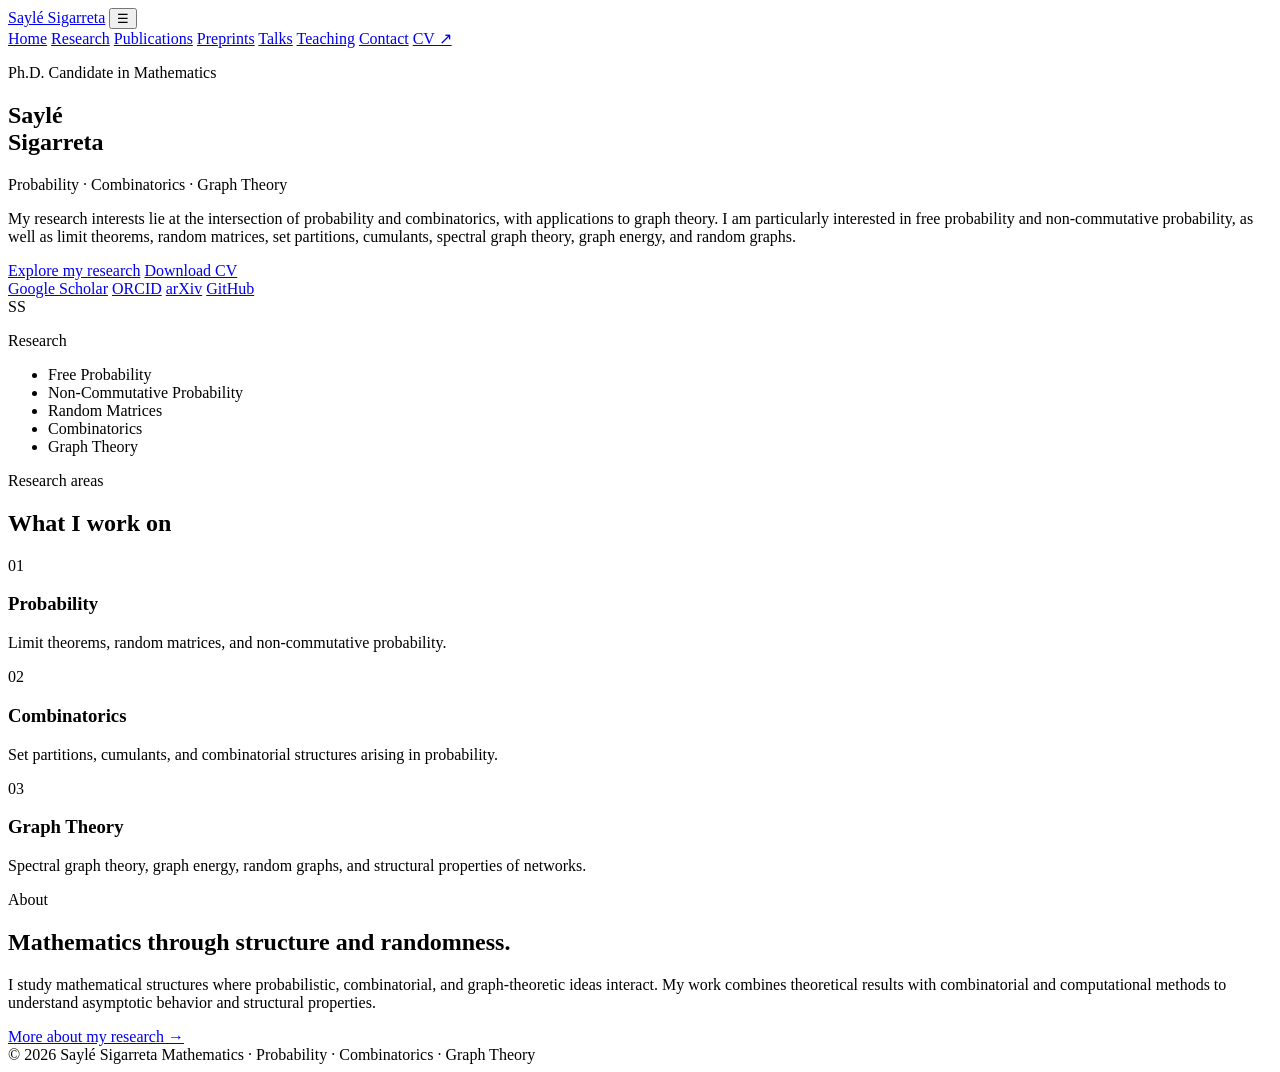
==== index.html @ b5e0bbb7 "Add files via upload Initial version of personal website" ====
<!DOCTYPE html>
<html lang="en">
<head>
  <meta charset="UTF-8">
  <meta name="viewport" content="width=device-width, initial-scale=1.0">
  <meta name="description" content="Saylé Sigarreta — Ph.D. Candidate in Mathematics. Probability, combinatorics, free probability, and graph theory.">
  <meta name="author" content="Saylé Sigarreta">
  <title>Saylé Sigarreta | Mathematics</title>
  <link rel="stylesheet" href="css/style.css">
  <link rel="icon" href="assets/favicon.svg" type="image/svg+xml">
</head>
<body>
<header class="site-header">
  <div class="container nav-wrap">
    <a class="brand" href="index.html">Saylé Sigarreta</a>
    <button class="menu-toggle" aria-label="Open menu" aria-expanded="false">☰</button>
    <nav class="nav" aria-label="Main navigation">
      <a class="active" href="index.html">Home</a>
      <a href="research.html">Research</a>
      <a href="publications.html">Publications</a>
      <a href="preprints.html">Preprints</a>
      <a href="talks.html">Talks</a>
      <a href="teaching.html">Teaching</a>
      <a href="contact.html">Contact</a>
      <a class="nav-cv" href="assets/cv.pdf">CV ↗</a>
    </nav>
  </div>
</header>

<main>
<section class="hero">
  <div class="container hero-grid">
    <div>
      <p class="eyebrow">Ph.D. Candidate in Mathematics</p>
      <h1>Saylé<br><span>Sigarreta</span></h1>
      <p class="hero-text">
        Probability · Combinatorics · Graph Theory
      </p>
      <p class="lead">
        My research interests lie at the intersection of probability and
        combinatorics, with applications to graph theory. I am particularly
        interested in free probability and non-commutative probability,
        as well as limit theorems, random matrices, set partitions,
        cumulants, spectral graph theory, graph energy, and random graphs.
      </p>
      <div class="buttons">
        <a class="button primary" href="research.html">Explore my research</a>
        <a class="button secondary" href="assets/cv.pdf">Download CV</a>
      </div>
      <div class="quick-links">
        <a href="#" aria-label="Google Scholar">Google Scholar</a>
        <a href="#" aria-label="ORCID">ORCID</a>
        <a href="#" aria-label="arXiv">arXiv</a>
        <a href="#" aria-label="GitHub">GitHub</a>
      </div>
    </div>
    <aside class="hero-card">
      <div class="photo-placeholder">
        <span>SS</span>
      </div>
      <p class="card-label">Research</p>
      <ul>
        <li>Free Probability</li>
        <li>Non-Commutative Probability</li>
        <li>Random Matrices</li>
        <li>Combinatorics</li>
        <li>Graph Theory</li>
      </ul>
    </aside>
  </div>
</section>

<section class="section section-soft">
  <div class="container">
    <div class="section-heading">
      <p class="eyebrow">Research areas</p>
      <h2>What I work on</h2>
    </div>
    <div class="cards">
      <article class="card">
        <span class="number">01</span>
        <h3>Probability</h3>
        <p>Limit theorems, random matrices, and non-commutative probability.</p>
      </article>
      <article class="card">
        <span class="number">02</span>
        <h3>Combinatorics</h3>
        <p>Set partitions, cumulants, and combinatorial structures arising in probability.</p>
      </article>
      <article class="card">
        <span class="number">03</span>
        <h3>Graph Theory</h3>
        <p>Spectral graph theory, graph energy, random graphs, and structural properties of networks.</p>
      </article>
    </div>
  </div>
</section>

<section class="section">
  <div class="container split">
    <div>
      <p class="eyebrow">About</p>
      <h2>Mathematics through structure and randomness.</h2>
    </div>
    <div class="text-column">
      <p>
        I study mathematical structures where probabilistic, combinatorial,
        and graph-theoretic ideas interact. My work combines theoretical
        results with combinatorial and computational methods to understand
        asymptotic behavior and structural properties.
      </p>
      <a class="text-link" href="research.html">More about my research →</a>
    </div>
  </div>
</section>
</main>

<footer class="footer">
  <div class="container footer-inner">
    <span>© 2026 Saylé Sigarreta</span>
    <span>Mathematics · Probability · Combinatorics · Graph Theory</span>
  </div>
</footer>
<script src="js/script.js"></script>
</body>
</html>
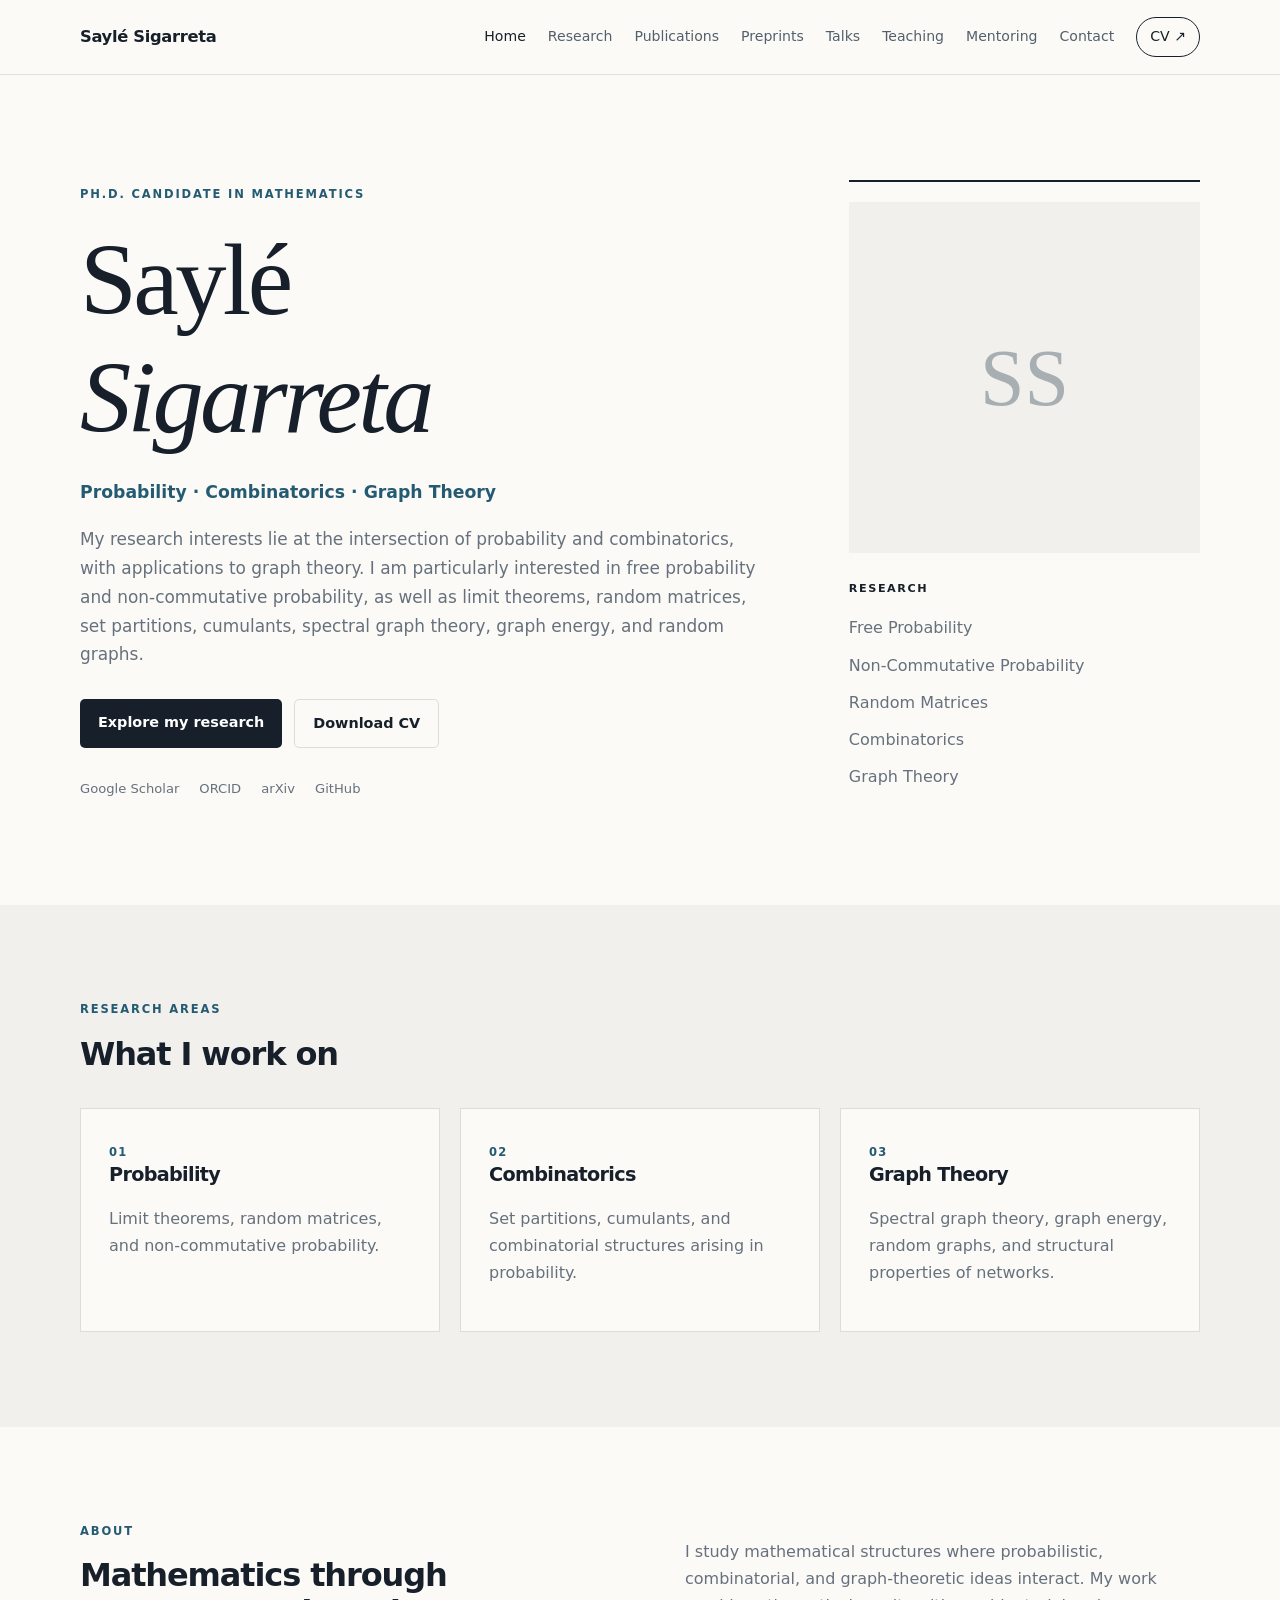
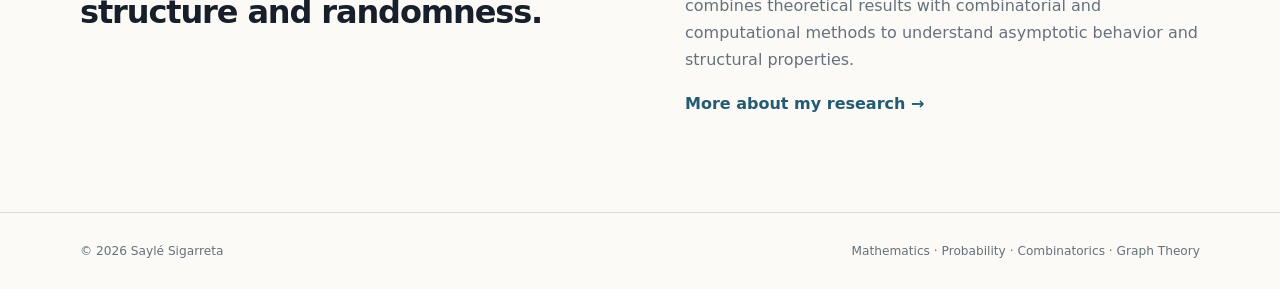
==== commit f03b4762: "Update index.html" ====
--- a/index.html
+++ b/index.html
@@ -21,6 +21,7 @@
       <a href="preprints.html">Preprints</a>
       <a href="talks.html">Talks</a>
       <a href="teaching.html">Teaching</a>
+      <a href="mentoring.html">Mentoring</a>
       <a href="contact.html">Contact</a>
       <a class="nav-cv" href="assets/cv.pdf">CV ↗</a>
     </nav>
--- a/css/style.css
+++ b/css/style.css
@@ -0,0 +1,23 @@
+@import url('https://fonts.googleapis.com/css2?family=DM+Sans:wght@400;500;600;700&family=Playfair+Display:wght@500;600&display=swap');
+
+:root{--ink:#17202a;--muted:#66717d;--paper:#fbfaf7;--soft:#f1f0ec;--line:#dddcd7;--accent:#245b73;--accent2:#d9e7ec;--max:1120px}
+*{box-sizing:border-box}html{scroll-behavior:smooth}body{margin:0;background:var(--paper);color:var(--ink);font-family:"DM Sans",system-ui,sans-serif;line-height:1.7}a{color:inherit;text-decoration:none}a:hover{color:var(--accent)}
+.container{width:min(calc(100% - 40px),var(--max));margin:auto}.narrow{max-width:900px}
+.site-header{position:sticky;top:0;z-index:20;background:rgba(251,250,247,.94);backdrop-filter:blur(12px);border-bottom:1px solid rgba(221,220,215,.8)}
+.nav-wrap{min-height:74px;display:flex;align-items:center;justify-content:space-between}.brand{font-weight:700;font-size:1.02rem;letter-spacing:-.02em}.nav{display:flex;gap:22px;align-items:center;font-size:.88rem;color:#53606b}.nav a{padding:7px 0}.nav a.active{color:var(--ink)}.nav-cv{border:1px solid var(--ink);padding:7px 13px!important;border-radius:999px;color:var(--ink)!important}.menu-toggle{display:none;background:none;border:0;font-size:1.5rem}
+.hero{padding:105px 0 100px}.hero-grid{display:grid;grid-template-columns:1.45fr .75fr;gap:90px;align-items:center}.eyebrow{text-transform:uppercase;letter-spacing:.16em;font-size:.72rem;font-weight:700;color:var(--accent);margin:0 0 16px}
+h1,h2,h3{line-height:1.15;letter-spacing:-.035em;margin-top:0}h1{font-family:"Playfair Display",Georgia,serif;font-size:clamp(3.8rem,8vw,7rem);font-weight:500;margin-bottom:22px}h1 span{font-style:italic}h2{font-size:2rem}h3{font-size:1.2rem}.hero-text{font-size:1.08rem;color:var(--accent);font-weight:600}.lead{font-size:1.06rem;color:var(--muted);max-width:680px}
+.buttons{display:flex;gap:12px;margin:30px 0}.button{padding:11px 18px;border-radius:5px;font-size:.9rem;font-weight:600}.primary{background:var(--ink);color:white}.primary:hover{background:var(--accent);color:white}.secondary{border:1px solid var(--line)}.quick-links{display:flex;gap:20px;font-size:.82rem;color:var(--muted);flex-wrap:wrap}
+.hero-card{border-top:2px solid var(--ink);padding-top:20px}.photo-placeholder{aspect-ratio:1/1;background:var(--soft);display:grid;place-items:center;margin-bottom:26px}.photo-placeholder span{font-family:"Playfair Display";font-size:5rem;color:#a8afb2}.card-label{font-size:.7rem;text-transform:uppercase;letter-spacing:.14em;font-weight:700}.hero-card ul{padding:0;list-style:none;margin:10px 0}.hero-card li{padding:5px 0;color:var(--muted)}
+.section{padding:95px 0}.section-soft{background:var(--soft)}.section-heading{margin-bottom:35px}.cards{display:grid;grid-template-columns:repeat(3,1fr);gap:20px}.card{border:1px solid var(--line);background:var(--paper);padding:28px}.number{font-size:.72rem;color:var(--accent);font-weight:700;letter-spacing:.1em}.card p,.text-column p{color:var(--muted)}
+.split{display:grid;grid-template-columns:1fr 1fr;gap:90px}.text-link{font-weight:700;color:var(--accent)}
+.page-section{padding:100px 0 120px}.page-section h1{font-size:clamp(3rem,6vw,5.5rem);margin-bottom:25px}.page-intro{font-size:1.15rem;color:var(--muted);max-width:720px;margin-bottom:60px}
+.research-list article{display:grid;grid-template-columns:70px 1fr;gap:20px;padding:32px 0;border-top:1px solid var(--line)}.research-list article:last-child{border-bottom:1px solid var(--line)}.research-list h2{margin-bottom:10px}.research-list p{color:var(--muted);max-width:720px}
+.publication{display:grid;grid-template-columns:90px 1fr;gap:20px;padding:32px 0;border-top:1px solid var(--line)}.publication:last-of-type{border-bottom:1px solid var(--line)}.pub-year{font-weight:700;color:var(--accent)}.publication h2{font-size:1.35rem;margin-bottom:8px}.authors{font-weight:600}.publication p{color:var(--muted)}.pub-links{display:flex;gap:18px;font-size:.82rem;font-weight:700}.pub-links a{color:var(--accent)}.note{font-size:.85rem;color:var(--muted);margin-top:25px}
+.timeline>div{display:grid;grid-template-columns:90px 1fr;gap:20px;padding:28px 0;border-top:1px solid var(--line)}.timeline span{font-weight:700;color:var(--accent)}.timeline h2{font-size:1.3rem;margin-bottom:5px}.timeline p{margin:0;color:var(--muted)}
+.teaching-grid{display:grid;grid-template-columns:1fr 1fr;gap:20px}.teaching-grid .card{background:transparent}
+.contact-grid{display:grid;grid-template-columns:1fr 1fr;gap:60px;border-top:1px solid var(--line);padding-top:35px}.contact-label{display:block;text-transform:uppercase;letter-spacing:.12em;font-size:.7rem;font-weight:700;color:var(--accent);margin-bottom:12px}.big-link{font-family:"Playfair Display";font-size:1.65rem}.contact-links{display:flex;flex-direction:column;gap:8px;color:var(--muted)}
+.footer{border-top:1px solid var(--line);padding:28px 0;font-size:.76rem;color:var(--muted)}.footer-inner{display:flex;justify-content:space-between;gap:20px}
+
+@media(max-width:800px){.nav{display:none;position:absolute;left:0;right:0;top:74px;background:var(--paper);border-bottom:1px solid var(--line);padding:15px 20px;flex-direction:column;align-items:flex-start;gap:5px}.nav.open{display:flex}.menu-toggle{display:block}.hero{padding:70px 0}.hero-grid,.split,.contact-grid{grid-template-columns:1fr;gap:45px}.cards,.teaching-grid{grid-template-columns:1fr}.hero-card{max-width:430px}.footer-inner{flex-direction:column}.page-section{padding:70px 0}.publication,.research-list article,.timeline>div{grid-template-columns:55px 1fr}}
+@media(prefers-reduced-motion:no-preference){a,.button{transition:color .2s,background .2s,border-color .2s}}
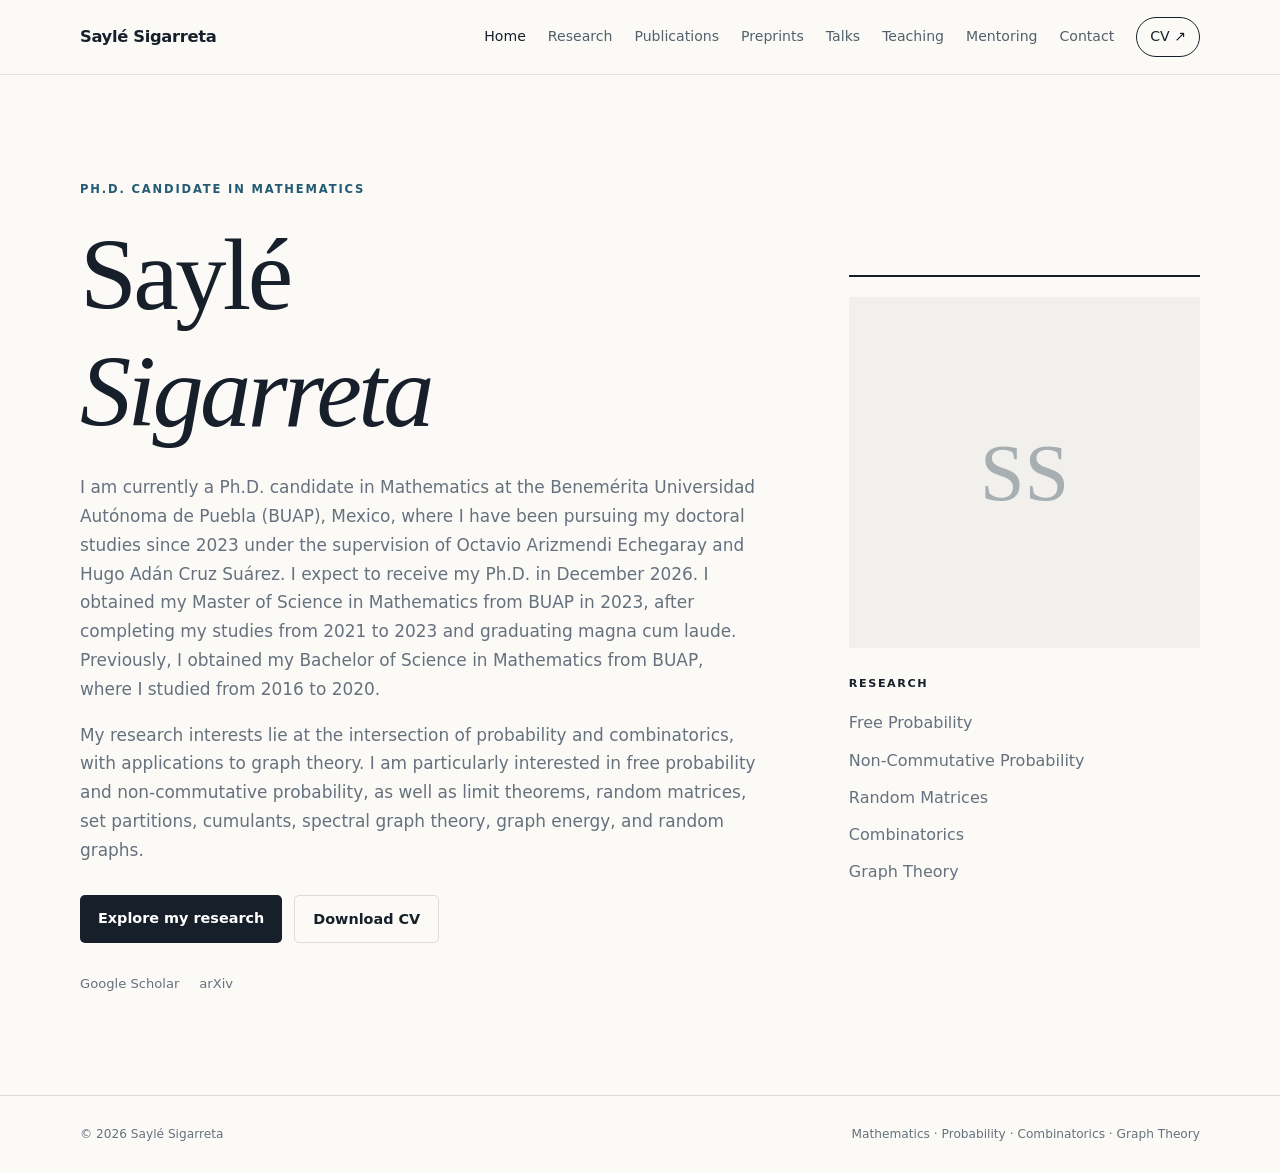
==== commit 8fb7e0eb: "Update index.html" ====
--- a/index.html
+++ b/index.html
@@ -34,10 +34,12 @@
     <div>
       <p class="eyebrow">Ph.D. Candidate in Mathematics</p>
       <h1>Saylé<br><span>Sigarreta</span></h1>
-      <p class="hero-text">
-        Probability · Combinatorics · Graph Theory
-      </p>
+    
       <p class="lead">
+        I am currently a Ph.D. candidate in Mathematics at the Benemérita Universidad Autónoma de Puebla (BUAP), Mexico, where I have been pursuing my doctoral studies since 2023 under the supervision of Octavio Arizmendi Echegaray and Hugo Adán Cruz Suárez. I expect to receive my Ph.D. in December 2026.
+  I obtained my Master of Science in Mathematics from BUAP in 2023, after completing my studies from 2021 to 2023 and graduating magna cum laude. Previously, I obtained my Bachelor of Science in Mathematics from BUAP, where I studied from 2016 to 2020.
+          </p>
+       <p class="lead">
         My research interests lie at the intersection of probability and
         combinatorics, with applications to graph theory. I am particularly
         interested in free probability and non-commutative probability,
@@ -50,9 +52,9 @@
       </div>
       <div class="quick-links">
         <a href="#" aria-label="Google Scholar">Google Scholar</a>
-        <a href="#" aria-label="ORCID">ORCID</a>
+       
         <a href="#" aria-label="arXiv">arXiv</a>
-        <a href="#" aria-label="GitHub">GitHub</a>
+      
       </div>
     </div>
     <aside class="hero-card">
@@ -71,49 +73,10 @@
   </div>
 </section>
 
-<section class="section section-soft">
-  <div class="container">
-    <div class="section-heading">
-      <p class="eyebrow">Research areas</p>
-      <h2>What I work on</h2>
-    </div>
-    <div class="cards">
-      <article class="card">
-        <span class="number">01</span>
-        <h3>Probability</h3>
-        <p>Limit theorems, random matrices, and non-commutative probability.</p>
-      </article>
-      <article class="card">
-        <span class="number">02</span>
-        <h3>Combinatorics</h3>
-        <p>Set partitions, cumulants, and combinatorial structures arising in probability.</p>
-      </article>
-      <article class="card">
-        <span class="number">03</span>
-        <h3>Graph Theory</h3>
-        <p>Spectral graph theory, graph energy, random graphs, and structural properties of networks.</p>
-      </article>
-    </div>
-  </div>
-</section>
 
-<section class="section">
-  <div class="container split">
-    <div>
-      <p class="eyebrow">About</p>
-      <h2>Mathematics through structure and randomness.</h2>
-    </div>
-    <div class="text-column">
-      <p>
-        I study mathematical structures where probabilistic, combinatorial,
-        and graph-theoretic ideas interact. My work combines theoretical
-        results with combinatorial and computational methods to understand
-        asymptotic behavior and structural properties.
-      </p>
-      <a class="text-link" href="research.html">More about my research →</a>
-    </div>
-  </div>
-</section>
+
+
+
 </main>
 
 <footer class="footer">
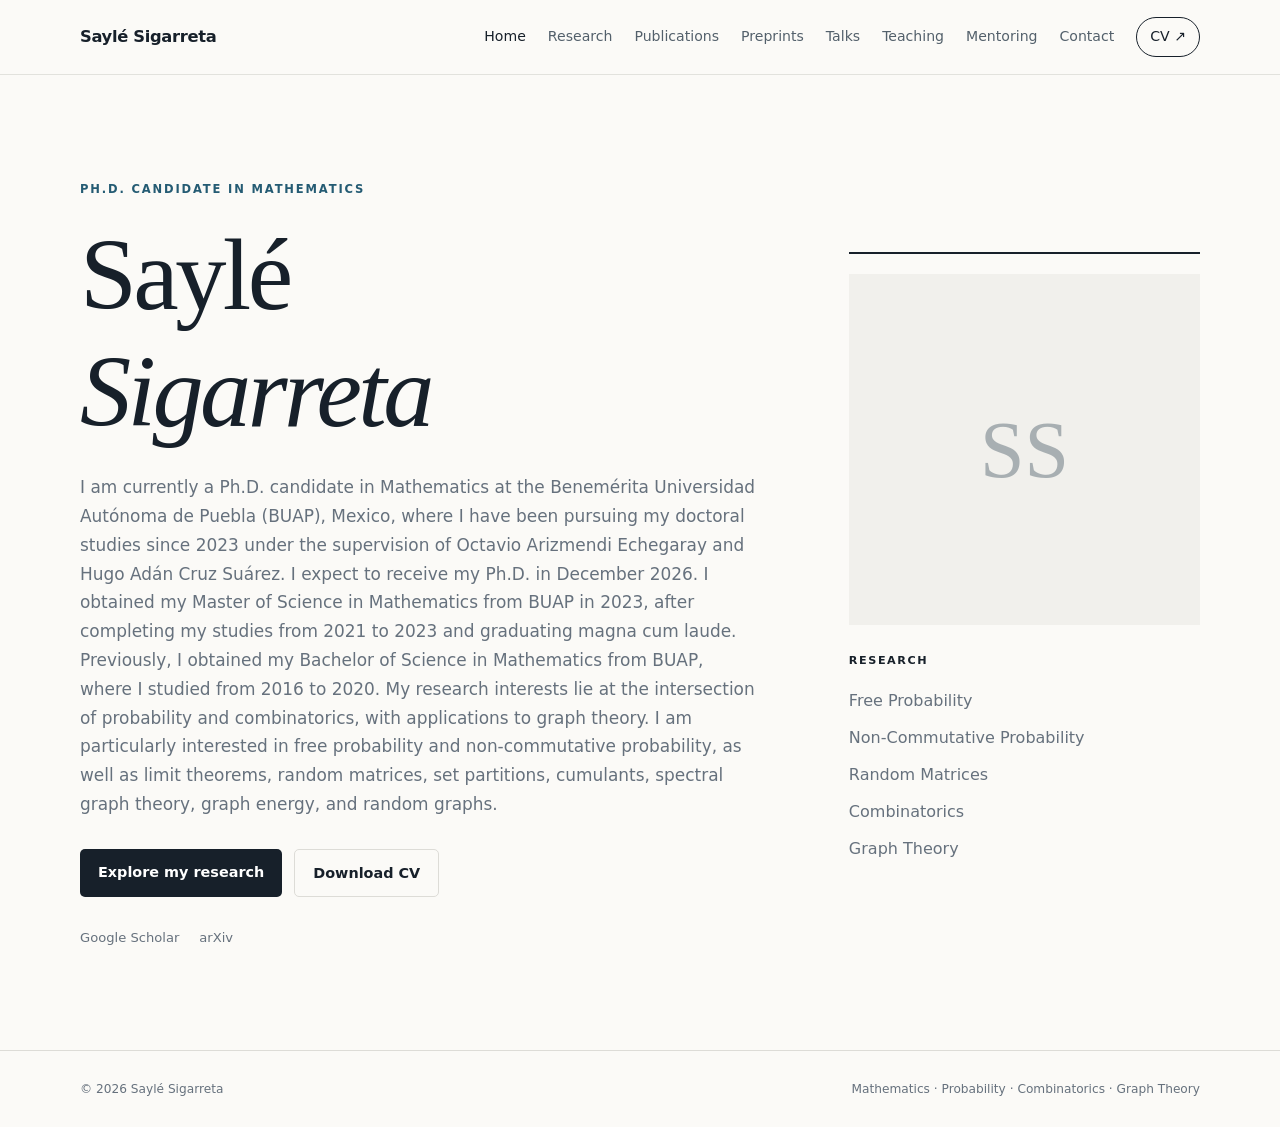
==== commit 19047455: "Update index.html" ====
--- a/index.html
+++ b/index.html
@@ -35,11 +35,16 @@
       <p class="eyebrow">Ph.D. Candidate in Mathematics</p>
       <h1>Saylé<br><span>Sigarreta</span></h1>
     
-      <p class="lead">
-        I am currently a Ph.D. candidate in Mathematics at the Benemérita Universidad Autónoma de Puebla (BUAP), Mexico, where I have been pursuing my doctoral studies since 2023 under the supervision of Octavio Arizmendi Echegaray and Hugo Adán Cruz Suárez. I expect to receive my Ph.D. in December 2026.
-  I obtained my Master of Science in Mathematics from BUAP in 2023, after completing my studies from 2021 to 2023 and graduating magna cum laude. Previously, I obtained my Bachelor of Science in Mathematics from BUAP, where I studied from 2016 to 2020.
-          </p>
+  
        <p class="lead">
+      I am currently a Ph.D. candidate in Mathematics at the Benemérita Universidad Autónoma de Puebla (BUAP), Mexico, 
+      where I have been pursuing my doctoral studies since 2023  under the supervision of Octavio Arizmendi Echegaray 
+      and Hugo Adán Cruz Suárez. I expect to receive my Ph.D. in December 2026. 
+         
+      I obtained my Master of Science in Mathematics from BUAP in 2023, after completing my studies from 2021 to 2023 
+      and graduating magna cum laude. Previously, I obtained my Bachelor of Science in Mathematics from BUAP, where I 
+      studied from 2016 to 2020.
+     
         My research interests lie at the intersection of probability and
         combinatorics, with applications to graph theory. I am particularly
         interested in free probability and non-commutative probability,
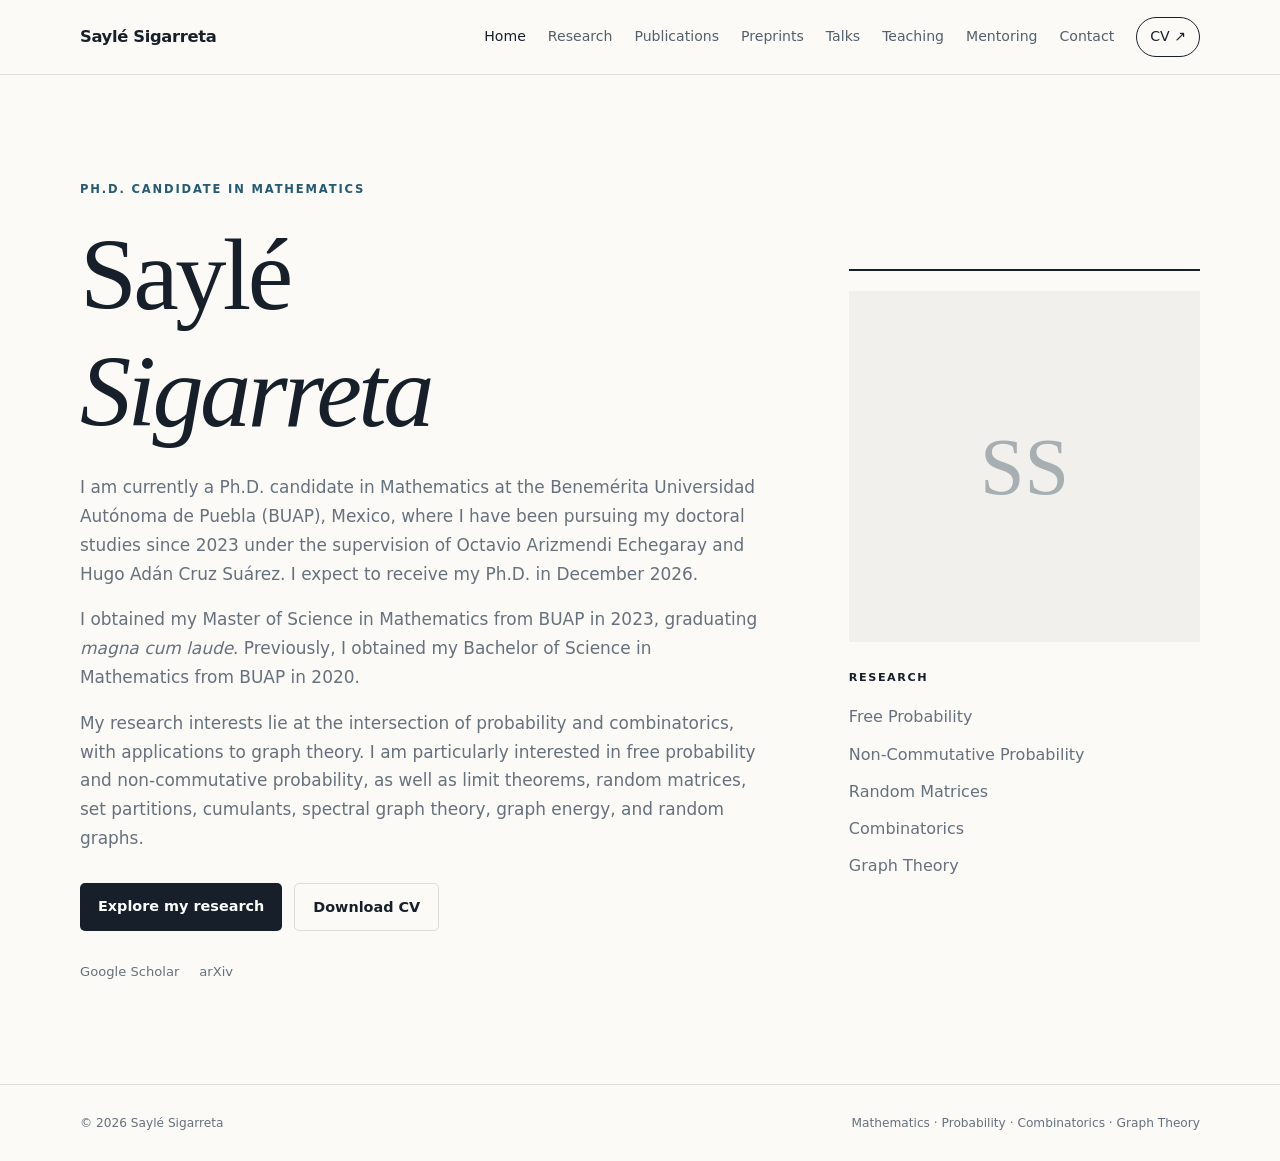
==== commit f91e4ca4: "Update index.html" ====
--- a/index.html
+++ b/index.html
@@ -1,20 +1,40 @@
 <!DOCTYPE html>
 <html lang="en">
+
 <head>
   <meta charset="UTF-8">
   <meta name="viewport" content="width=device-width, initial-scale=1.0">
-  <meta name="description" content="Saylé Sigarreta — Ph.D. Candidate in Mathematics. Probability, combinatorics, free probability, and graph theory.">
+
+  <meta name="description"
+        content="Saylé Sigarreta — Ph.D. Candidate in Mathematics. Probability, combinatorics, free probability, and graph theory.">
+
   <meta name="author" content="Saylé Sigarreta">
+
   <title>Saylé Sigarreta | Mathematics</title>
+
   <link rel="stylesheet" href="css/style.css">
   <link rel="icon" href="assets/favicon.svg" type="image/svg+xml">
 </head>
+
 <body>
+
 <header class="site-header">
+
   <div class="container nav-wrap">
-    <a class="brand" href="index.html">Saylé Sigarreta</a>
-    <button class="menu-toggle" aria-label="Open menu" aria-expanded="false">☰</button>
+
+    <a class="brand" href="index.html">
+      Saylé Sigarreta
+    </a>
+
+    <button
+      class="menu-toggle"
+      aria-label="Open menu"
+      aria-expanded="false">
+      ☰
+    </button>
+
     <nav class="nav" aria-label="Main navigation">
+
       <a class="active" href="index.html">Home</a>
       <a href="research.html">Research</a>
       <a href="publications.html">Publications</a>
@@ -24,49 +44,107 @@
       <a href="mentoring.html">Mentoring</a>
       <a href="contact.html">Contact</a>
       <a class="nav-cv" href="assets/cv.pdf">CV ↗</a>
+
     </nav>
+
   </div>
+
 </header>
 
+
 <main>
+
 <section class="hero">
+
   <div class="container hero-grid">
+
     <div>
-      <p class="eyebrow">Ph.D. Candidate in Mathematics</p>
-      <h1>Saylé<br><span>Sigarreta</span></h1>
-    
-  
-       <p class="lead">
-      I am currently a Ph.D. candidate in Mathematics at the Benemérita Universidad Autónoma de Puebla (BUAP), Mexico, 
-      where I have been pursuing my doctoral studies since 2023  under the supervision of Octavio Arizmendi Echegaray 
-      and Hugo Adán Cruz Suárez. I expect to receive my Ph.D. in December 2026. 
-         
-      I obtained my Master of Science in Mathematics from BUAP in 2023, after completing my studies from 2021 to 2023 
-      and graduating magna cum laude. Previously, I obtained my Bachelor of Science in Mathematics from BUAP, where I 
-      studied from 2016 to 2020.
-     
-        My research interests lie at the intersection of probability and
-        combinatorics, with applications to graph theory. I am particularly
-        interested in free probability and non-commutative probability,
-        as well as limit theorems, random matrices, set partitions,
-        cumulants, spectral graph theory, graph energy, and random graphs.
+
+      <p class="eyebrow">
+        Ph.D. Candidate in Mathematics
       </p>
+
+      <h1>
+        Saylé<br>
+        <span>Sigarreta</span>
+      </h1>
+
+
+      <!-- EDUCATION -->
+
+      <p class="lead">
+        I am currently a Ph.D. candidate in Mathematics at the
+        Benemérita Universidad Autónoma de Puebla (BUAP), Mexico,
+        where I have been pursuing my doctoral studies since 2023
+        under the supervision of Octavio Arizmendi Echegaray and
+        Hugo Adán Cruz Suárez. I expect to receive my Ph.D. in
+        December 2026.
+      </p>
+
+      <p class="lead">
+        I obtained my Master of Science in Mathematics from BUAP in
+        2023, graduating <em>magna cum laude</em>. Previously, I
+        obtained my Bachelor of Science in Mathematics from BUAP in
+        2020.
+      </p>
+
+
+      <!-- RESEARCH -->
+
+      <p class="lead">
+        My research interests lie at the intersection of probability
+        and combinatorics, with applications to graph theory. I am
+        particularly interested in free probability and
+        non-commutative probability, as well as limit theorems,
+        random matrices, set partitions, cumulants, spectral graph
+        theory, graph energy, and random graphs.
+      </p>
+
+
+      <!-- BUTTONS -->
+
       <div class="buttons">
-        <a class="button primary" href="research.html">Explore my research</a>
-        <a class="button secondary" href="assets/cv.pdf">Download CV</a>
+
+        <a class="button primary" href="research.html">
+          Explore my research
+        </a>
+
+        <a class="button secondary" href="assets/cv.pdf">
+          Download CV
+        </a>
+
       </div>
+
+
+      <!-- QUICK LINKS -->
+
       <div class="quick-links">
-        <a href="#" aria-label="Google Scholar">Google Scholar</a>
-       
-        <a href="#" aria-label="arXiv">arXiv</a>
-      
+
+        <a href="#" aria-label="Google Scholar">
+          Google Scholar
+        </a>
+
+        <a href="#" aria-label="arXiv">
+          arXiv
+        </a>
+
       </div>
+
     </div>
+
+
+    <!-- RESEARCH CARD -->
+
     <aside class="hero-card">
+
       <div class="photo-placeholder">
         <span>SS</span>
       </div>
-      <p class="card-label">Research</p>
+
+      <p class="card-label">
+        Research
+      </p>
+
       <ul>
         <li>Free Probability</li>
         <li>Non-Commutative Probability</li>
@@ -74,22 +152,34 @@
         <li>Combinatorics</li>
         <li>Graph Theory</li>
       </ul>
+
     </aside>
+
   </div>
+
 </section>
-
-
-
-
 
 </main>
 
+
 <footer class="footer">
+
   <div class="container footer-inner">
-    <span>© 2026 Saylé Sigarreta</span>
-    <span>Mathematics · Probability · Combinatorics · Graph Theory</span>
+
+    <span>
+      © 2026 Saylé Sigarreta
+    </span>
+
+    <span>
+      Mathematics · Probability · Combinatorics · Graph Theory
+    </span>
+
   </div>
+
 </footer>
+
+
 <script src="js/script.js"></script>
+
 </body>
 </html>
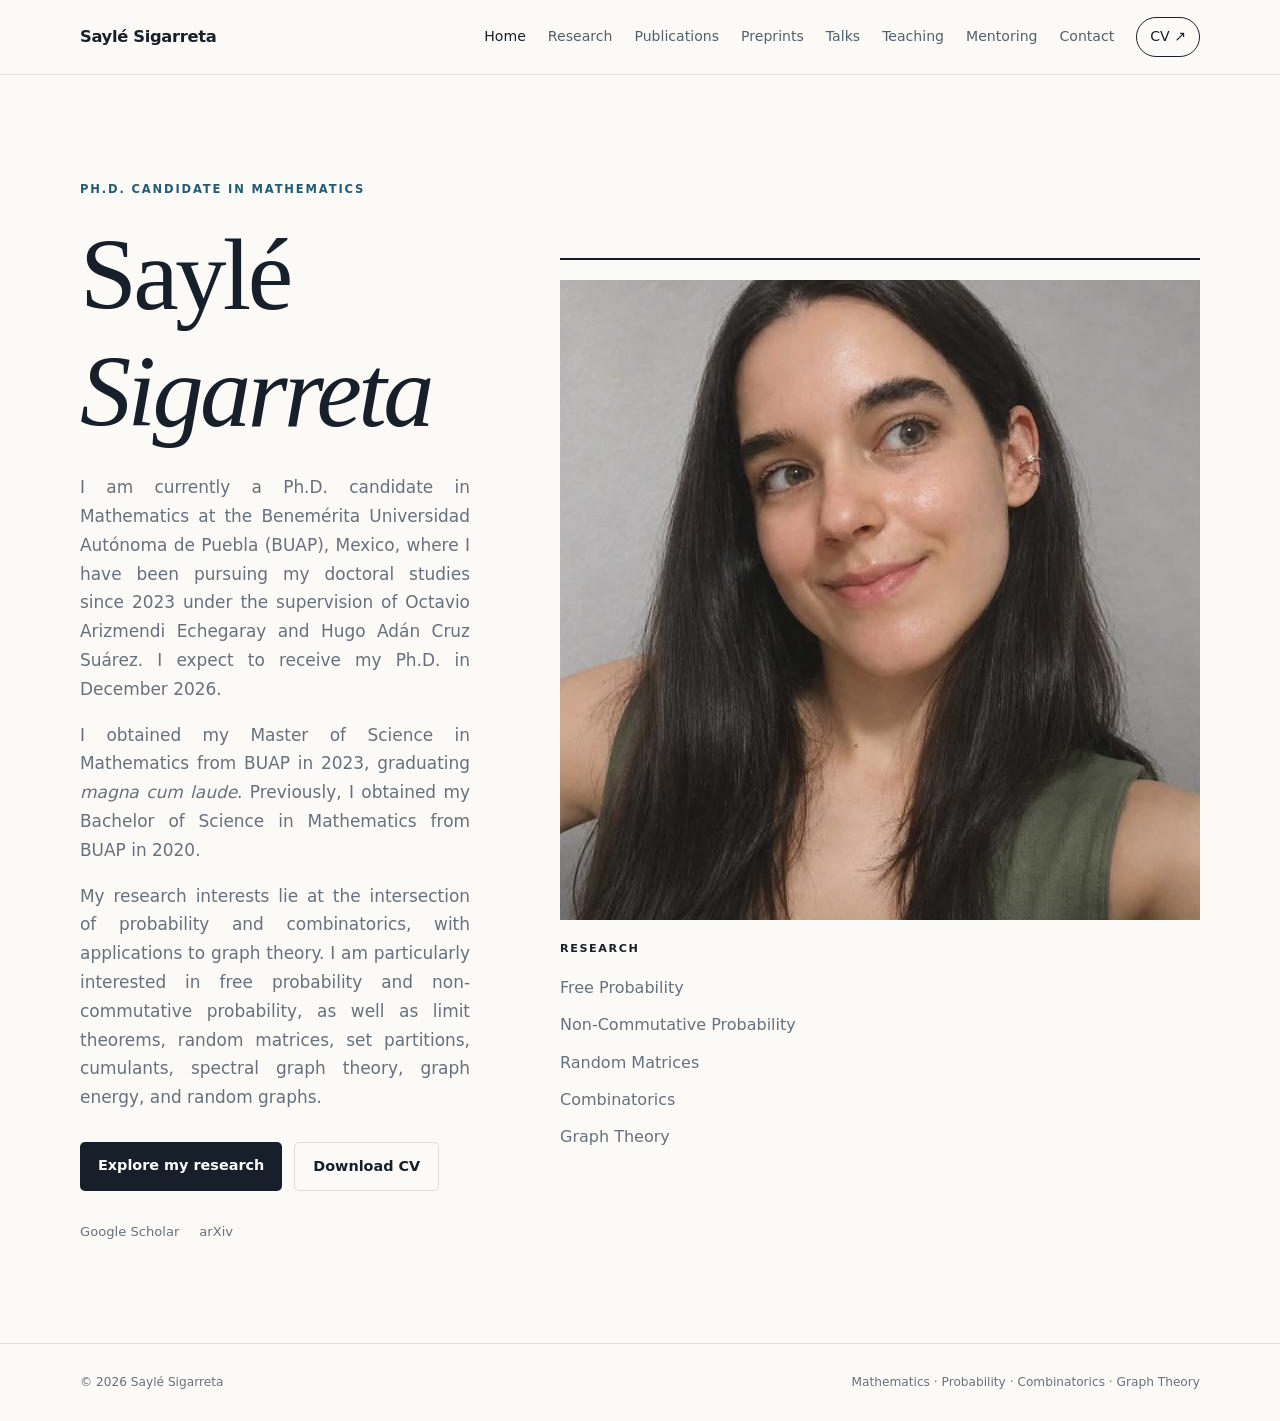
==== commit ad0cdf41: "Update index.html" ====
--- a/index.html
+++ b/index.html
@@ -137,9 +137,9 @@
 
     <aside class="hero-card">
 
-      <div class="photo-placeholder">
-        <span>SS</span>
-      </div>
+      <div class="photo">
+  <img src="assets/sayle.jpg" alt="Saylé Sigarreta">
+    </div>
 
       <p class="card-label">
         Research
--- a/css/style.css
+++ b/css/style.css
@@ -1,23 +1,599 @@
 @import url('https://fonts.googleapis.com/css2?family=DM+Sans:wght@400;500;600;700&family=Playfair+Display:wght@500;600&display=swap');
 
-:root{--ink:#17202a;--muted:#66717d;--paper:#fbfaf7;--soft:#f1f0ec;--line:#dddcd7;--accent:#245b73;--accent2:#d9e7ec;--max:1120px}
-*{box-sizing:border-box}html{scroll-behavior:smooth}body{margin:0;background:var(--paper);color:var(--ink);font-family:"DM Sans",system-ui,sans-serif;line-height:1.7}a{color:inherit;text-decoration:none}a:hover{color:var(--accent)}
-.container{width:min(calc(100% - 40px),var(--max));margin:auto}.narrow{max-width:900px}
-.site-header{position:sticky;top:0;z-index:20;background:rgba(251,250,247,.94);backdrop-filter:blur(12px);border-bottom:1px solid rgba(221,220,215,.8)}
-.nav-wrap{min-height:74px;display:flex;align-items:center;justify-content:space-between}.brand{font-weight:700;font-size:1.02rem;letter-spacing:-.02em}.nav{display:flex;gap:22px;align-items:center;font-size:.88rem;color:#53606b}.nav a{padding:7px 0}.nav a.active{color:var(--ink)}.nav-cv{border:1px solid var(--ink);padding:7px 13px!important;border-radius:999px;color:var(--ink)!important}.menu-toggle{display:none;background:none;border:0;font-size:1.5rem}
-.hero{padding:105px 0 100px}.hero-grid{display:grid;grid-template-columns:1.45fr .75fr;gap:90px;align-items:center}.eyebrow{text-transform:uppercase;letter-spacing:.16em;font-size:.72rem;font-weight:700;color:var(--accent);margin:0 0 16px}
-h1,h2,h3{line-height:1.15;letter-spacing:-.035em;margin-top:0}h1{font-family:"Playfair Display",Georgia,serif;font-size:clamp(3.8rem,8vw,7rem);font-weight:500;margin-bottom:22px}h1 span{font-style:italic}h2{font-size:2rem}h3{font-size:1.2rem}.hero-text{font-size:1.08rem;color:var(--accent);font-weight:600}.lead{font-size:1.06rem;color:var(--muted);max-width:680px}
-.buttons{display:flex;gap:12px;margin:30px 0}.button{padding:11px 18px;border-radius:5px;font-size:.9rem;font-weight:600}.primary{background:var(--ink);color:white}.primary:hover{background:var(--accent);color:white}.secondary{border:1px solid var(--line)}.quick-links{display:flex;gap:20px;font-size:.82rem;color:var(--muted);flex-wrap:wrap}
-.hero-card{border-top:2px solid var(--ink);padding-top:20px}.photo-placeholder{aspect-ratio:1/1;background:var(--soft);display:grid;place-items:center;margin-bottom:26px}.photo-placeholder span{font-family:"Playfair Display";font-size:5rem;color:#a8afb2}.card-label{font-size:.7rem;text-transform:uppercase;letter-spacing:.14em;font-weight:700}.hero-card ul{padding:0;list-style:none;margin:10px 0}.hero-card li{padding:5px 0;color:var(--muted)}
-.section{padding:95px 0}.section-soft{background:var(--soft)}.section-heading{margin-bottom:35px}.cards{display:grid;grid-template-columns:repeat(3,1fr);gap:20px}.card{border:1px solid var(--line);background:var(--paper);padding:28px}.number{font-size:.72rem;color:var(--accent);font-weight:700;letter-spacing:.1em}.card p,.text-column p{color:var(--muted)}
-.split{display:grid;grid-template-columns:1fr 1fr;gap:90px}.text-link{font-weight:700;color:var(--accent)}
-.page-section{padding:100px 0 120px}.page-section h1{font-size:clamp(3rem,6vw,5.5rem);margin-bottom:25px}.page-intro{font-size:1.15rem;color:var(--muted);max-width:720px;margin-bottom:60px}
-.research-list article{display:grid;grid-template-columns:70px 1fr;gap:20px;padding:32px 0;border-top:1px solid var(--line)}.research-list article:last-child{border-bottom:1px solid var(--line)}.research-list h2{margin-bottom:10px}.research-list p{color:var(--muted);max-width:720px}
-.publication{display:grid;grid-template-columns:90px 1fr;gap:20px;padding:32px 0;border-top:1px solid var(--line)}.publication:last-of-type{border-bottom:1px solid var(--line)}.pub-year{font-weight:700;color:var(--accent)}.publication h2{font-size:1.35rem;margin-bottom:8px}.authors{font-weight:600}.publication p{color:var(--muted)}.pub-links{display:flex;gap:18px;font-size:.82rem;font-weight:700}.pub-links a{color:var(--accent)}.note{font-size:.85rem;color:var(--muted);margin-top:25px}
-.timeline>div{display:grid;grid-template-columns:90px 1fr;gap:20px;padding:28px 0;border-top:1px solid var(--line)}.timeline span{font-weight:700;color:var(--accent)}.timeline h2{font-size:1.3rem;margin-bottom:5px}.timeline p{margin:0;color:var(--muted)}
-.teaching-grid{display:grid;grid-template-columns:1fr 1fr;gap:20px}.teaching-grid .card{background:transparent}
-.contact-grid{display:grid;grid-template-columns:1fr 1fr;gap:60px;border-top:1px solid var(--line);padding-top:35px}.contact-label{display:block;text-transform:uppercase;letter-spacing:.12em;font-size:.7rem;font-weight:700;color:var(--accent);margin-bottom:12px}.big-link{font-family:"Playfair Display";font-size:1.65rem}.contact-links{display:flex;flex-direction:column;gap:8px;color:var(--muted)}
-.footer{border-top:1px solid var(--line);padding:28px 0;font-size:.76rem;color:var(--muted)}.footer-inner{display:flex;justify-content:space-between;gap:20px}
-
-@media(max-width:800px){.nav{display:none;position:absolute;left:0;right:0;top:74px;background:var(--paper);border-bottom:1px solid var(--line);padding:15px 20px;flex-direction:column;align-items:flex-start;gap:5px}.nav.open{display:flex}.menu-toggle{display:block}.hero{padding:70px 0}.hero-grid,.split,.contact-grid{grid-template-columns:1fr;gap:45px}.cards,.teaching-grid{grid-template-columns:1fr}.hero-card{max-width:430px}.footer-inner{flex-direction:column}.page-section{padding:70px 0}.publication,.research-list article,.timeline>div{grid-template-columns:55px 1fr}}
-@media(prefers-reduced-motion:no-preference){a,.button{transition:color .2s,background .2s,border-color .2s}}
+:root {
+  --ink: #17202a;
+  --muted: #66717d;
+  --paper: #fbfaf7;
+  --soft: #f1f0ec;
+  --line: #dddcd7;
+  --accent: #245b73;
+  --accent2: #d9e7ec;
+  --max: 1120px;
+}
+
+* {
+  box-sizing: border-box;
+}
+
+html {
+  scroll-behavior: smooth;
+}
+
+body {
+  margin: 0;
+  background: var(--paper);
+  color: var(--ink);
+  font-family: "DM Sans", system-ui, sans-serif;
+  line-height: 1.7;
+}
+
+a {
+  color: inherit;
+  text-decoration: none;
+}
+
+a:hover {
+  color: var(--accent);
+}
+
+.container {
+  width: min(calc(100% - 40px), var(--max));
+  margin: auto;
+}
+
+.narrow {
+  max-width: 900px;
+}
+
+
+/* =========================
+   HEADER / NAVIGATION
+   ========================= */
+
+.site-header {
+  position: sticky;
+  top: 0;
+  z-index: 20;
+  background: rgba(251, 250, 247, .94);
+  backdrop-filter: blur(12px);
+  border-bottom: 1px solid rgba(221, 220, 215, .8);
+}
+
+.nav-wrap {
+  min-height: 74px;
+  display: flex;
+  align-items: center;
+  justify-content: space-between;
+}
+
+.brand {
+  font-weight: 700;
+  font-size: 1.02rem;
+  letter-spacing: -.02em;
+}
+
+.nav {
+  display: flex;
+  gap: 22px;
+  align-items: center;
+  font-size: .88rem;
+  color: #53606b;
+}
+
+.nav a {
+  padding: 7px 0;
+}
+
+.nav a.active {
+  color: var(--ink);
+}
+
+.nav-cv {
+  border: 1px solid var(--ink);
+  padding: 7px 13px !important;
+  border-radius: 999px;
+  color: var(--ink) !important;
+}
+
+.menu-toggle {
+  display: none;
+  background: none;
+  border: 0;
+  font-size: 1.5rem;
+}
+
+
+/* =========================
+   HOME / HERO
+   ========================= */
+
+.hero {
+  padding: 105px 0 100px;
+}
+
+.hero-grid {
+  display: grid;
+  grid-template-columns: 1.45fr .75fr;
+  gap: 90px;
+  align-items: center;
+}
+
+.eyebrow {
+  text-transform: uppercase;
+  letter-spacing: .16em;
+  font-size: .72rem;
+  font-weight: 700;
+  color: var(--accent);
+  margin: 0 0 16px;
+}
+
+h1,
+h2,
+h3 {
+  line-height: 1.15;
+  letter-spacing: -.035em;
+  margin-top: 0;
+}
+
+h1 {
+  font-family: "Playfair Display", Georgia, serif;
+  font-size: clamp(3.8rem, 8vw, 7rem);
+  font-weight: 500;
+  margin-bottom: 22px;
+}
+
+h1 span {
+  font-style: italic;
+}
+
+h2 {
+  font-size: 2rem;
+}
+
+h3 {
+  font-size: 1.2rem;
+}
+
+.hero-text {
+  font-size: 1.08rem;
+  color: var(--accent);
+  font-weight: 600;
+}
+
+
+/* =========================
+   MAIN TEXT
+   ========================= */
+
+.lead {
+  font-size: 1.06rem;
+  color: var(--muted);
+  max-width: 680px;
+  text-align: justify;
+  text-justify: inter-word;
+}
+
+
+/* =========================
+   BUTTONS
+   ========================= */
+
+.buttons {
+  display: flex;
+  gap: 12px;
+  margin: 30px 0;
+}
+
+.button {
+  padding: 11px 18px;
+  border-radius: 5px;
+  font-size: .9rem;
+  font-weight: 600;
+}
+
+.primary {
+  background: var(--ink);
+  color: white;
+}
+
+.primary:hover {
+  background: var(--accent);
+  color: white;
+}
+
+.secondary {
+  border: 1px solid var(--line);
+}
+
+
+/* =========================
+   QUICK LINKS
+   ========================= */
+
+.quick-links {
+  display: flex;
+  gap: 20px;
+  font-size: .82rem;
+  color: var(--muted);
+  flex-wrap: wrap;
+}
+
+
+/* =========================
+   HERO CARD / PHOTO
+   ========================= */
+
+.hero-card {
+  border-top: 2px solid var(--ink);
+  padding-top: 20px;
+}
+
+.photo-placeholder {
+  aspect-ratio: 1 / 1;
+  background: var(--soft);
+  display: grid;
+  place-items: center;
+  margin-bottom: 26px;
+}
+
+.photo-placeholder span {
+  font-family: "Playfair Display";
+  font-size: 5rem;
+  color: #a8afb2;
+}
+
+.card-label {
+  font-size: .7rem;
+  text-transform: uppercase;
+  letter-spacing: .14em;
+  font-weight: 700;
+}
+
+.hero-card ul {
+  padding: 0;
+  list-style: none;
+  margin: 10px 0;
+}
+
+.hero-card li {
+  padding: 5px 0;
+  color: var(--muted);
+}
+
+
+/* =========================
+   SECTIONS
+   ========================= */
+
+.section {
+  padding: 95px 0;
+}
+
+.section-soft {
+  background: var(--soft);
+}
+
+.section-heading {
+  margin-bottom: 35px;
+}
+
+
+/* =========================
+   CARDS
+   ========================= */
+
+.cards {
+  display: grid;
+  grid-template-columns: repeat(3, 1fr);
+  gap: 20px;
+}
+
+.card {
+  border: 1px solid var(--line);
+  background: var(--paper);
+  padding: 28px;
+}
+
+.number {
+  font-size: .72rem;
+  color: var(--accent);
+  font-weight: 700;
+  letter-spacing: .1em;
+}
+
+.card p,
+.text-column p {
+  color: var(--muted);
+}
+
+
+/* =========================
+   SPLIT SECTIONS
+   ========================= */
+
+.split {
+  display: grid;
+  grid-template-columns: 1fr 1fr;
+  gap: 90px;
+}
+
+.text-link {
+  font-weight: 700;
+  color: var(--accent);
+}
+
+
+/* =========================
+   GENERAL PAGES
+   ========================= */
+
+.page-section {
+  padding: 100px 0 120px;
+}
+
+.page-section h1 {
+  font-size: clamp(3rem, 6vw, 5.5rem);
+  margin-bottom: 25px;
+}
+
+.page-intro {
+  font-size: 1.15rem;
+  color: var(--muted);
+  max-width: 720px;
+  margin-bottom: 60px;
+}
+
+
+/* =========================
+   RESEARCH
+   ========================= */
+
+.research-list article {
+  display: grid;
+  grid-template-columns: 70px 1fr;
+  gap: 20px;
+  padding: 32px 0;
+  border-top: 1px solid var(--line);
+}
+
+.research-list article:last-child {
+  border-bottom: 1px solid var(--line);
+}
+
+.research-list h2 {
+  margin-bottom: 10px;
+}
+
+.research-list p {
+  color: var(--muted);
+  max-width: 720px;
+}
+
+
+/* =========================
+   PUBLICATIONS
+   ========================= */
+
+.publication {
+  display: grid;
+  grid-template-columns: 90px 1fr;
+  gap: 20px;
+  padding: 32px 0;
+  border-top: 1px solid var(--line);
+}
+
+.publication:last-of-type {
+  border-bottom: 1px solid var(--line);
+}
+
+.pub-year {
+  font-weight: 700;
+  color: var(--accent);
+}
+
+.publication h2 {
+  font-size: 1.35rem;
+  margin-bottom: 8px;
+}
+
+.authors {
+  font-weight: 600;
+}
+
+.publication p {
+  color: var(--muted);
+}
+
+.pub-links {
+  display: flex;
+  gap: 18px;
+  font-size: .82rem;
+  font-weight: 700;
+}
+
+.pub-links a {
+  color: var(--accent);
+}
+
+.note {
+  font-size: .85rem;
+  color: var(--muted);
+  margin-top: 25px;
+}
+
+
+/* =========================
+   TIMELINE
+   ========================= */
+
+.timeline > div {
+  display: grid;
+  grid-template-columns: 90px 1fr;
+  gap: 20px;
+  padding: 28px 0;
+  border-top: 1px solid var(--line);
+}
+
+.timeline span {
+  font-weight: 700;
+  color: var(--accent);
+}
+
+.timeline h2 {
+  font-size: 1.3rem;
+  margin-bottom: 5px;
+}
+
+.timeline p {
+  margin: 0;
+  color: var(--muted);
+}
+
+
+/* =========================
+   TEACHING
+   ========================= */
+
+.teaching-grid {
+  display: grid;
+  grid-template-columns: 1fr 1fr;
+  gap: 20px;
+}
+
+.teaching-grid .card {
+  background: transparent;
+}
+
+
+/* =========================
+   CONTACT
+   ========================= */
+
+.contact-grid {
+  display: grid;
+  grid-template-columns: 1fr 1fr;
+  gap: 60px;
+  border-top: 1px solid var(--line);
+  padding-top: 35px;
+}
+
+.contact-label {
+  display: block;
+  text-transform: uppercase;
+  letter-spacing: .12em;
+  font-size: .7rem;
+  font-weight: 700;
+  color: var(--accent);
+  margin-bottom: 12px;
+}
+
+.big-link {
+  font-family: "Playfair Display";
+  font-size: 1.65rem;
+}
+
+.contact-links {
+  display: flex;
+  flex-direction: column;
+  gap: 8px;
+  color: var(--muted);
+}
+
+
+/* =========================
+   FOOTER
+   ========================= */
+
+.footer {
+  border-top: 1px solid var(--line);
+  padding: 28px 0;
+  font-size: .76rem;
+  color: var(--muted);
+}
+
+.footer-inner {
+  display: flex;
+  justify-content: space-between;
+  gap: 20px;
+}
+
+
+/* =========================
+   MOBILE
+   ========================= */
+
+@media (max-width: 800px) {
+
+  .nav {
+    display: none;
+    position: absolute;
+    left: 0;
+    right: 0;
+    top: 74px;
+    background: var(--paper);
+    border-bottom: 1px solid var(--line);
+    padding: 15px 20px;
+    flex-direction: column;
+    align-items: flex-start;
+    gap: 5px;
+  }
+
+  .nav.open {
+    display: flex;
+  }
+
+  .menu-toggle {
+    display: block;
+  }
+
+  .hero {
+    padding: 70px 0;
+  }
+
+  .hero-grid,
+  .split,
+  .contact-grid {
+    grid-template-columns: 1fr;
+    gap: 45px;
+  }
+
+  .cards,
+  .teaching-grid {
+    grid-template-columns: 1fr;
+  }
+
+  .hero-card {
+    max-width: 430px;
+  }
+
+  .footer-inner {
+    flex-direction: column;
+  }
+
+  .page-section {
+    padding: 70px 0;
+  }
+
+  .publication,
+  .research-list article,
+  .timeline > div {
+    grid-template-columns: 55px 1fr;
+  }
+}
+
+
+/* =========================
+   REDUCED MOTION
+   ========================= */
+
+@media (prefers-reduced-motion: no-preference) {
+
+  a,
+  .button {
+    transition:
+      color .2s,
+      background .2s,
+      border-color .2s;
+  }
+
+}
